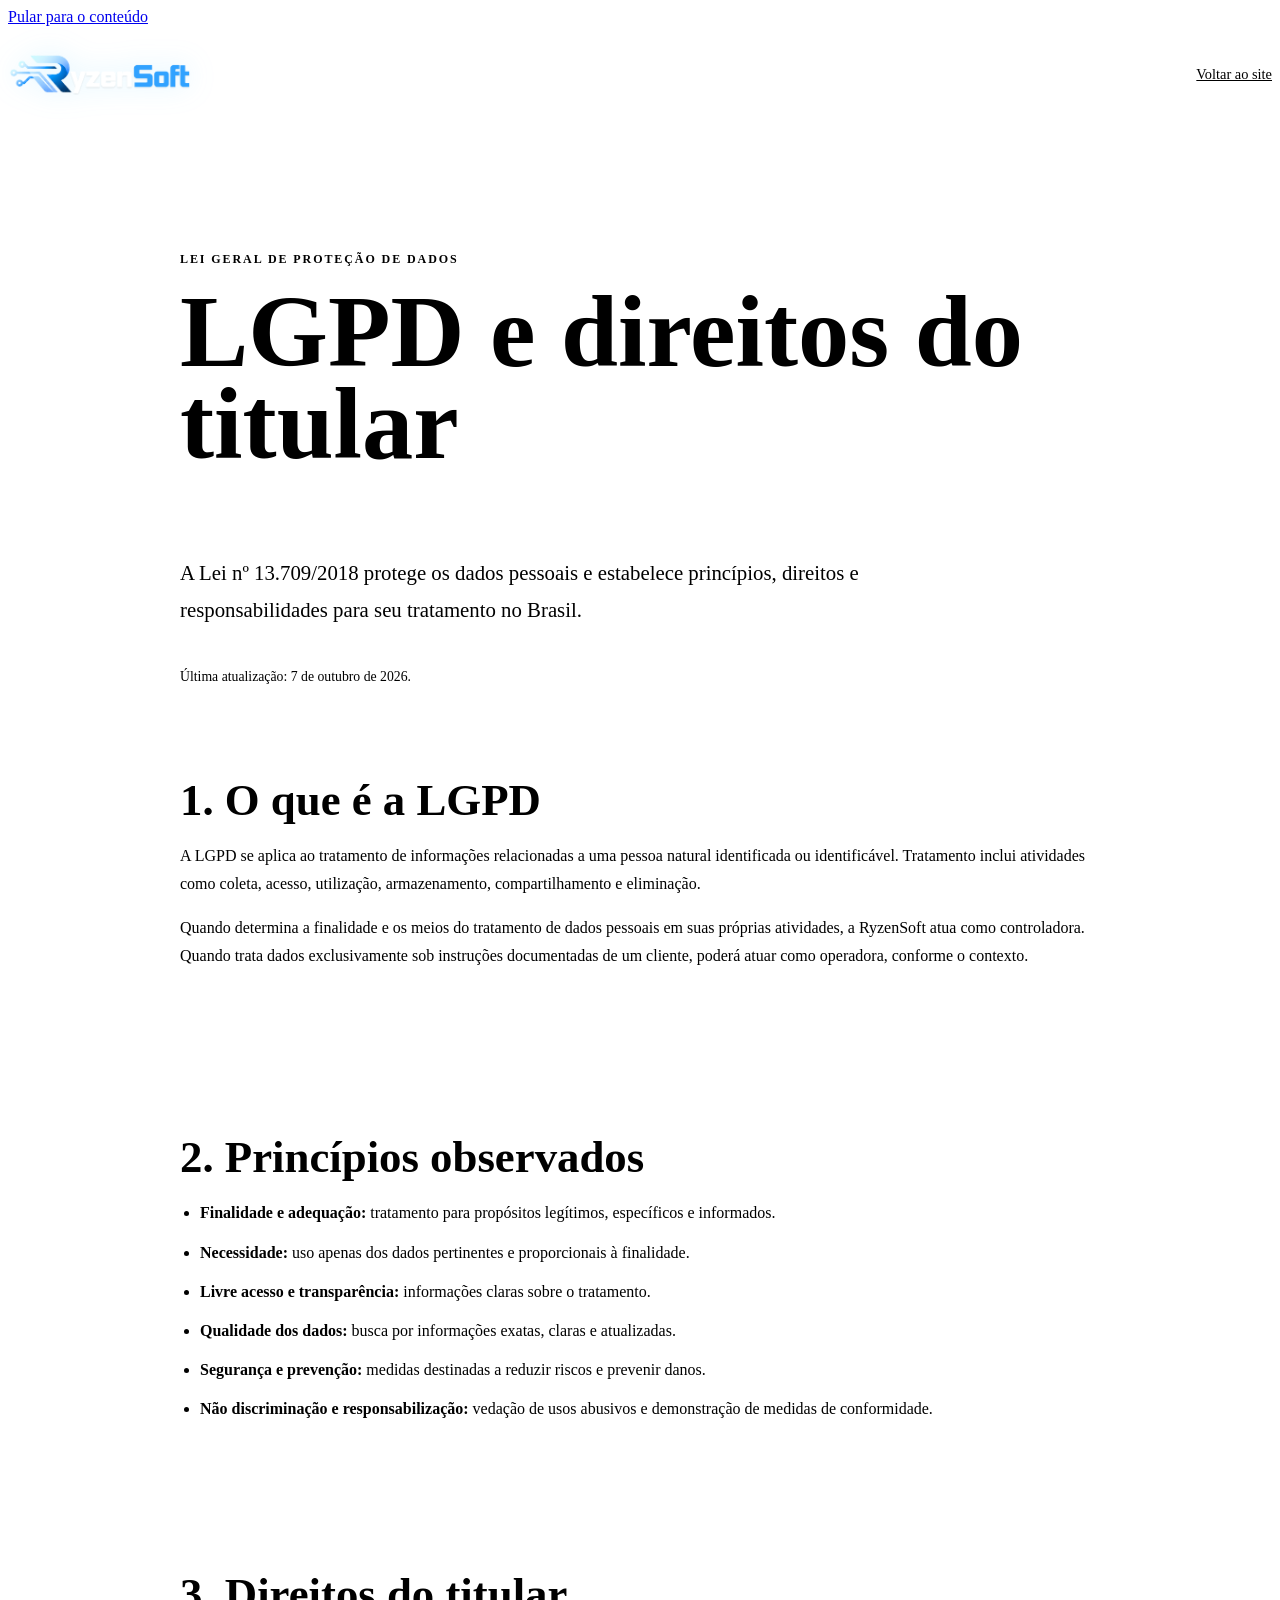
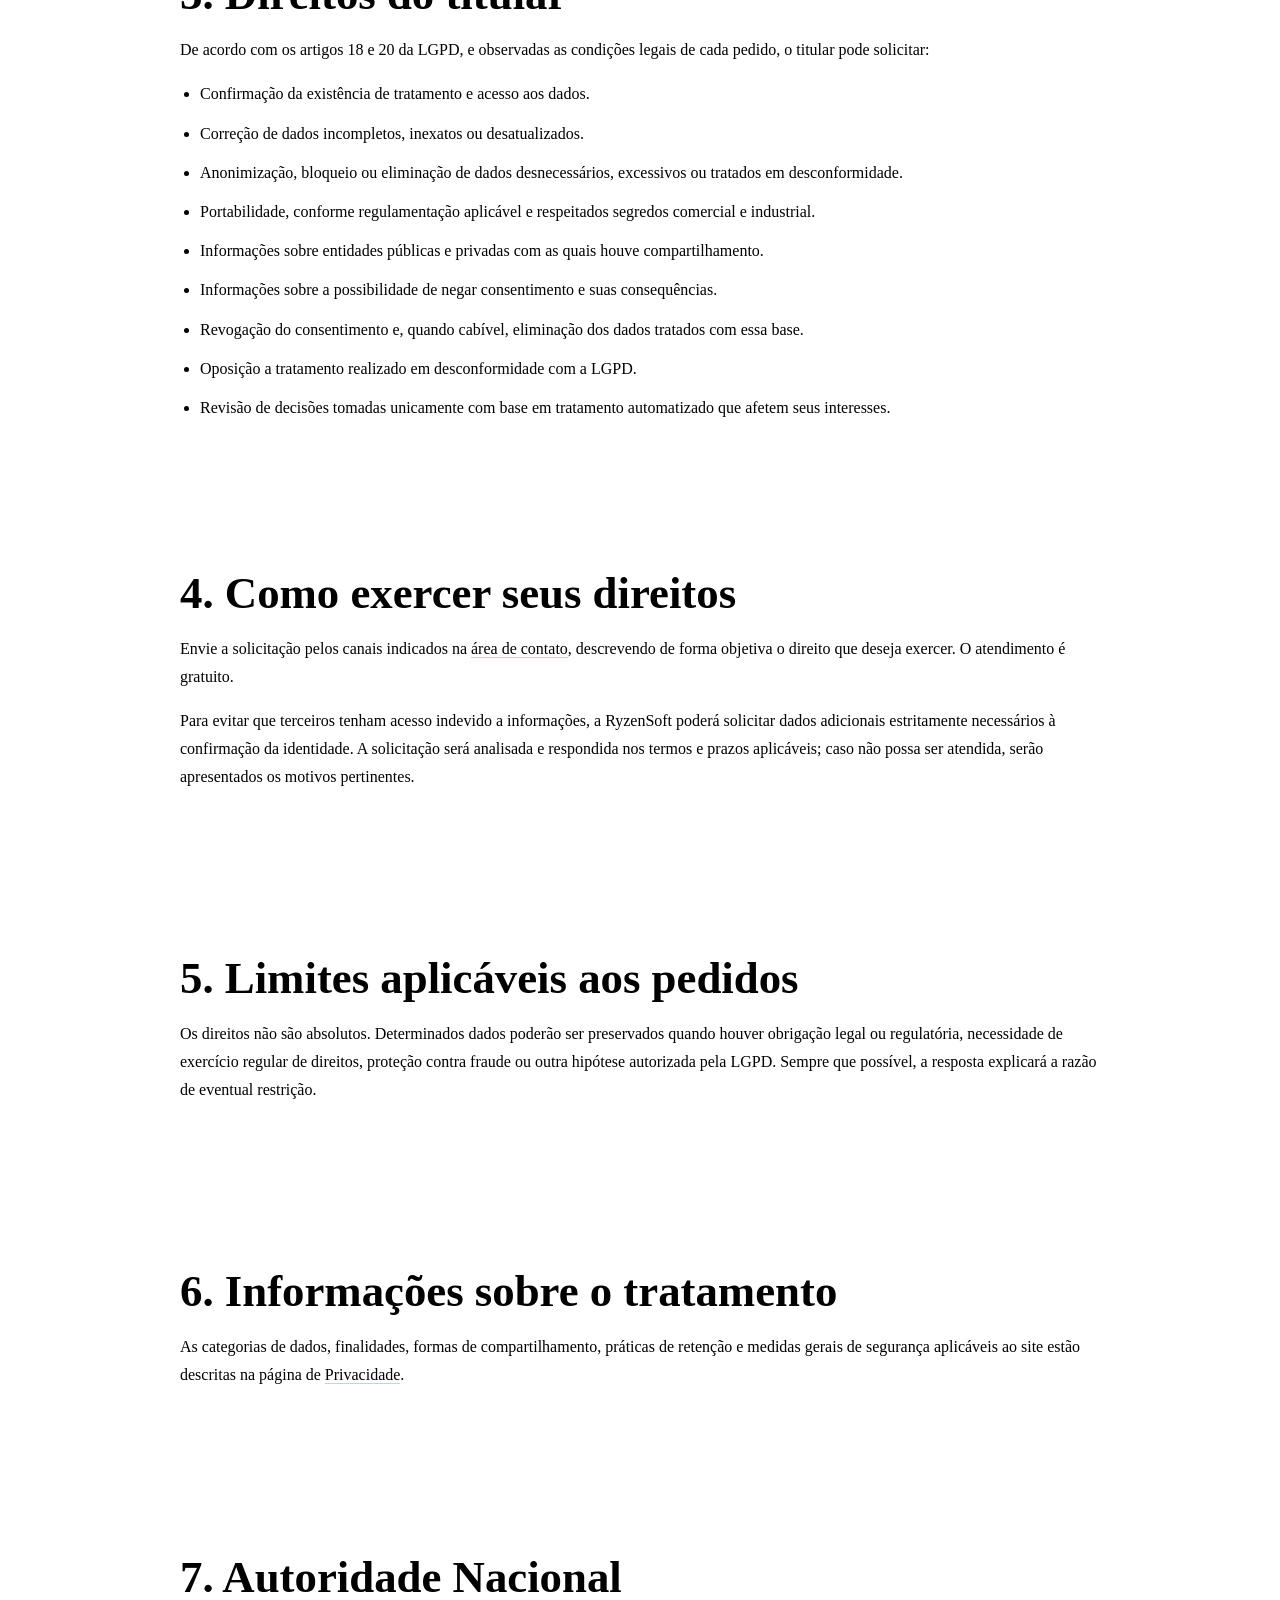
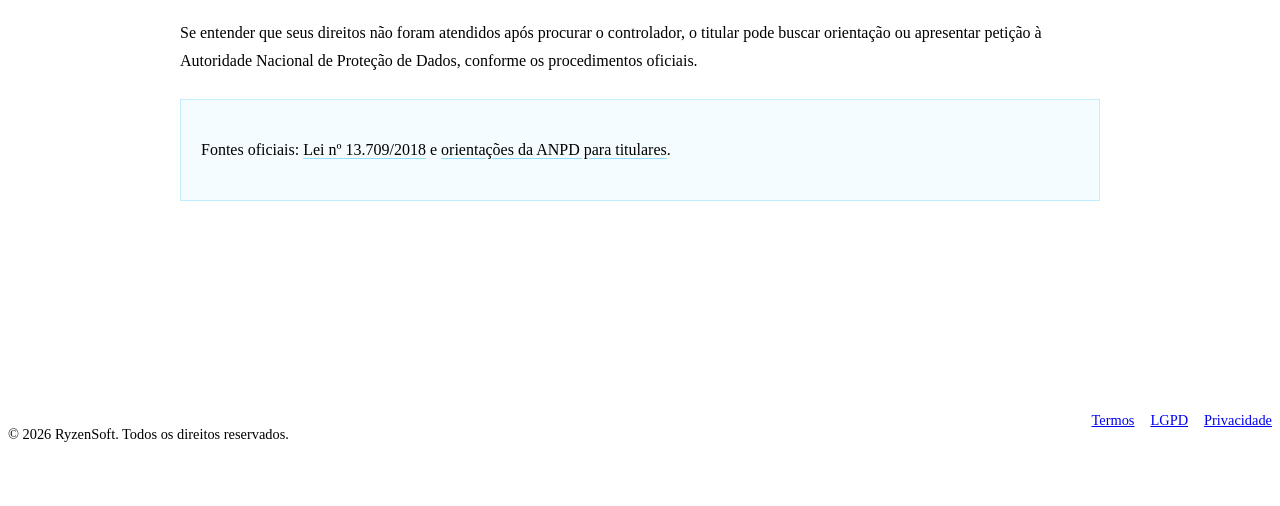
==== lgpd.html @ f7c92fb0 "atualização de arquivos, logotipos e nome do site" ====
<!doctype html>
<html lang="pt-BR">
  <head>
    <meta charset="utf-8">
    <meta name="viewport" content="width=device-width, initial-scale=1">
    <title>LGPD e Direitos do Titular | RyzenSoft</title>
    <meta name="description" content="Conheça os direitos assegurados pela LGPD e como exercê-los perante a RyzenSoft.">
    <meta name="robots" content="index,follow">
    <meta name="theme-color" content="#080A0C">
    <link rel="icon" href="assets/images/logo-icon.png" type="image/png">
    <link rel="apple-touch-icon" href="assets/images/logo-icon.png">
    <link rel="stylesheet" href="css/variables.css">
    <link rel="stylesheet" href="css/reset.css">
    <link rel="stylesheet" href="css/globals.css">
    <link rel="stylesheet" href="css/header.css">
    <link rel="stylesheet" href="css/legal.css">
  </head>
  <body class="legal-page">
    <a class="skip-link" href="#conteudo">Pular para o conteúdo</a>

    <header class="legal-header">
      <a class="brand" href="index.html" aria-label="RyzenSoft, página inicial">
        <img src="assets/images/logo-ryzensoft.png" alt="RyzenSoft" width="776" height="195">
      </a>
      <a class="legal-header__back" href="index.html">Voltar ao site</a>
    </header>

    <main id="conteudo" class="legal-main">
      <article class="legal-document">
        <p class="legal-document__eyebrow">Lei Geral de Proteção de Dados</p>
        <h1>LGPD e direitos do titular</h1>
        <p class="legal-document__lead">A Lei nº 13.709/2018 protege os dados pessoais e estabelece princípios, direitos e responsabilidades para seu tratamento no Brasil.</p>
        <span class="legal-document__updated">Última atualização: 7 de outubro de 2026.</span>

        <section>
          <h2>1. O que é a LGPD</h2>
          <p>A LGPD se aplica ao tratamento de informações relacionadas a uma pessoa natural identificada ou identificável. Tratamento inclui atividades como coleta, acesso, utilização, armazenamento, compartilhamento e eliminação.</p>
          <p>Quando determina a finalidade e os meios do tratamento de dados pessoais em suas próprias atividades, a RyzenSoft atua como controladora. Quando trata dados exclusivamente sob instruções documentadas de um cliente, poderá atuar como operadora, conforme o contexto.</p>
        </section>

        <section>
          <h2>2. Princípios observados</h2>
          <ul>
            <li><strong>Finalidade e adequação:</strong> tratamento para propósitos legítimos, específicos e informados.</li>
            <li><strong>Necessidade:</strong> uso apenas dos dados pertinentes e proporcionais à finalidade.</li>
            <li><strong>Livre acesso e transparência:</strong> informações claras sobre o tratamento.</li>
            <li><strong>Qualidade dos dados:</strong> busca por informações exatas, claras e atualizadas.</li>
            <li><strong>Segurança e prevenção:</strong> medidas destinadas a reduzir riscos e prevenir danos.</li>
            <li><strong>Não discriminação e responsabilização:</strong> vedação de usos abusivos e demonstração de medidas de conformidade.</li>
          </ul>
        </section>

        <section>
          <h2>3. Direitos do titular</h2>
          <p>De acordo com os artigos 18 e 20 da LGPD, e observadas as condições legais de cada pedido, o titular pode solicitar:</p>
          <ul>
            <li>Confirmação da existência de tratamento e acesso aos dados.</li>
            <li>Correção de dados incompletos, inexatos ou desatualizados.</li>
            <li>Anonimização, bloqueio ou eliminação de dados desnecessários, excessivos ou tratados em desconformidade.</li>
            <li>Portabilidade, conforme regulamentação aplicável e respeitados segredos comercial e industrial.</li>
            <li>Informações sobre entidades públicas e privadas com as quais houve compartilhamento.</li>
            <li>Informações sobre a possibilidade de negar consentimento e suas consequências.</li>
            <li>Revogação do consentimento e, quando cabível, eliminação dos dados tratados com essa base.</li>
            <li>Oposição a tratamento realizado em desconformidade com a LGPD.</li>
            <li>Revisão de decisões tomadas unicamente com base em tratamento automatizado que afetem seus interesses.</li>
          </ul>
        </section>

        <section>
          <h2>4. Como exercer seus direitos</h2>
          <p>Envie a solicitação pelos canais indicados na <a href="index.html#contato">área de contato</a>, descrevendo de forma objetiva o direito que deseja exercer. O atendimento é gratuito.</p>
          <p>Para evitar que terceiros tenham acesso indevido a informações, a RyzenSoft poderá solicitar dados adicionais estritamente necessários à confirmação da identidade. A solicitação será analisada e respondida nos termos e prazos aplicáveis; caso não possa ser atendida, serão apresentados os motivos pertinentes.</p>
        </section>

        <section>
          <h2>5. Limites aplicáveis aos pedidos</h2>
          <p>Os direitos não são absolutos. Determinados dados poderão ser preservados quando houver obrigação legal ou regulatória, necessidade de exercício regular de direitos, proteção contra fraude ou outra hipótese autorizada pela LGPD. Sempre que possível, a resposta explicará a razão de eventual restrição.</p>
        </section>

        <section>
          <h2>6. Informações sobre o tratamento</h2>
          <p>As categorias de dados, finalidades, formas de compartilhamento, práticas de retenção e medidas gerais de segurança aplicáveis ao site estão descritas na página de <a href="politica-de-privacidade.html">Privacidade</a>.</p>
        </section>

        <section>
          <h2>7. Autoridade Nacional</h2>
          <p>Se entender que seus direitos não foram atendidos após procurar o controlador, o titular pode buscar orientação ou apresentar petição à Autoridade Nacional de Proteção de Dados, conforme os procedimentos oficiais.</p>
          <div class="legal-note">
            <p>Fontes oficiais: <a href="https://www.planalto.gov.br/ccivil_03/_ato2015-2018/2018/lei/l13709.htm" target="_blank" rel="noreferrer">Lei nº 13.709/2018</a> e <a href="https://www.gov.br/anpd/pt-br/assuntos/titular-de-dados" target="_blank" rel="noreferrer">orientações da ANPD para titulares</a>.</p>
          </div>
        </section>
      </article>
    </main>

    <footer class="legal-footer">
      <p>© 2026 <span class="brand-word"><span class="brand-initial">R</span>yzen<span class="brand-accent">S</span>oft</span>. Todos os direitos reservados.</p>
      <nav aria-label="Links legais">
        <a href="termos.html">Termos</a>
        <a href="lgpd.html" aria-current="page">LGPD</a>
        <a href="politica-de-privacidade.html">Privacidade</a>
      </nav>
    </footer>
  </body>
</html>
---- css/header.css ----
.site-header {
  position: fixed;
  inset: 0 0 auto 0;
  z-index: 80;
  height: 100px;
  display: grid;
  grid-template-columns: auto 1fr auto;
  align-items: center;
  gap: 1rem;
  width: 100%;
  margin: 0;
  padding: 0 var(--header-pad);
  border: 1px solid transparent;
  border-radius: 0;
  transition:
    background 0.3s var(--ease),
    border-color 0.3s var(--ease),
    backdrop-filter 0.3s var(--ease);
}

.site-header::after {
  content: "";
  position: absolute;
  inset: 0.55rem 0.7rem;
  z-index: -1;
  border: 1px solid transparent;
  border-radius: 999px;
  transition:
    background 0.4s var(--ease-out),
    border-color 0.4s var(--ease-out),
    backdrop-filter 0.4s var(--ease-out),
    box-shadow 0.4s var(--ease-out);
}

.site-header.is-scrolled::after,
.nav-open .site-header::after {
  border-color: var(--line);
  background: rgba(8, 10, 12, 0.76);
  backdrop-filter: blur(22px);
  box-shadow: 0 18px 50px rgba(0, 0, 0, 0.24);
}

.brand {
  display: inline-flex;
  align-items: center;
  gap: 0.7rem;
  font-weight: 800;
}
.brand img {
  width: clamp(10rem, 14vw, 12.5rem);
  height: auto;
  object-fit: contain;
  filter: drop-shadow(0 0 14px rgba(76, 201, 255, 0.2));
}
.brand-initial,
.brand-accent {
  color: var(--blue);
}
.site-nav {
  justify-self: center;
  display: flex;
  align-items: center;
  gap: clamp(0.85rem, 2vw, 1.8rem);
  color: var(--muted);
  font-size: 0.82rem;
  letter-spacing: 0.02em;
}
.site-nav__links {
  display: flex;
  align-items: center;
  gap: inherit;
}
.site-nav__eyebrow,
.site-nav__icon,
.site-nav__arrow {
  display: none;
}
.site-nav__footer {
  display: none;
}
.site-nav a {
  position: relative;
}
.site-nav a::after {
  content: "";
  position: absolute;
  left: 0;
  right: 100%;
  bottom: -0.35rem;
  height: 1px;
  background: var(--blue);
  transition: right 0.35s var(--ease-out);
}
.site-nav a:hover {
  color: var(--text);
}
.site-nav a:hover::after {
  right: 0;
}
.header-cta {
  position: relative;
  isolation: isolate;
  justify-self: end;
  overflow: hidden;
  padding: 0.72rem 1rem;
  border-radius: 999px;
  color: #041016;
  background: var(--blue);
  font-size: 0.82rem;
  font-weight: 800;
}

@media (min-width: 981px) {
  .header-cta::before {
    content: "";
    position: absolute;
    inset: -35% auto -35% 0;
    width: 42%;
    pointer-events: none;
    background: linear-gradient(
      105deg,
      transparent 0%,
      rgba(255, 255, 255, 0.16) 25%,
      rgba(255, 255, 255, 0.92) 50%,
      rgba(255, 255, 255, 0.18) 75%,
      transparent 100%
    );
    filter: blur(0.4px);
    transform: translate3d(-240%, 0, 0) skewX(-18deg);
    animation: header-cta-reflection 3.4s ease-in-out infinite;
  }
}

@keyframes header-cta-reflection {
  0%,
  54% {
    transform: translate3d(-240%, 0, 0) skewX(-18deg);
  }
  82%,
  100% {
    transform: translate3d(460%, 0, 0) skewX(-18deg);
  }
}

.menu-toggle {
  display: none;
  color: var(--text);
  background: transparent;
}
---- css/legal.css ----
.legal-page {
  min-height: 100vh;
  background:
    radial-gradient(circle at 85% 0, rgba(76, 201, 255, .12), transparent 30rem),
    var(--bg);
}

.legal-header,
.legal-footer,
.legal-main {
  width: var(--container);
  margin-inline: auto;
}

.legal-header {
  display: flex;
  align-items: center;
  justify-content: space-between;
  gap: 1.5rem;
  min-height: 96px;
  border-bottom: 1px solid var(--line);
}

.legal-header .brand img {
  width: 11.5rem;
  height: auto;
}

.legal-header__back {
  color: var(--muted);
  font-size: .9rem;
  transition: color .25s var(--ease);
}

.legal-header__back:hover,
.legal-header__back:focus-visible,
.legal-footer a:hover,
.legal-footer a:focus-visible,
.legal-document a:hover,
.legal-document a:focus-visible {
  color: var(--blue);
}

.legal-main {
  padding-block: clamp(4rem, 9vw, 8rem);
}

.legal-document {
  max-width: 920px;
  margin-inline: auto;
}

.legal-document__eyebrow {
  color: var(--blue);
  font-size: .75rem;
  font-weight: 800;
  letter-spacing: .16em;
  text-transform: uppercase;
}

.legal-document h1 {
  max-width: 900px;
  margin-top: 1rem;
  font-size: clamp(3rem, 8vw, 7rem);
  line-height: .9;
}

.legal-document__lead {
  max-width: 780px;
  margin-top: 1.8rem;
  color: rgba(245, 247, 250, .82);
  font-size: clamp(1.08rem, 2vw, 1.3rem);
}

.legal-document__updated {
  display: inline-block;
  margin-top: 1.25rem;
  color: var(--muted);
  font-size: .86rem;
}

.legal-document section {
  padding-block: clamp(2rem, 5vw, 3.5rem);
  border-bottom: 1px solid var(--line);
}

.legal-document h2 {
  margin-bottom: 1.2rem;
  font-size: clamp(1.7rem, 4vw, 2.8rem);
  line-height: 1;
}

.legal-document h3 {
  margin: 1.5rem 0 .65rem;
  font-size: 1.15rem;
}

.legal-document p,
.legal-document li {
  color: var(--muted);
  line-height: 1.75;
}

.legal-document p + p {
  margin-top: 1rem;
}

.legal-document ul {
  display: grid;
  gap: .7rem;
  margin: 1rem 0 0;
  padding-left: 1.25rem;
}

.legal-document a {
  color: var(--text);
  text-decoration: underline;
  text-decoration-color: rgba(76, 201, 255, .55);
  text-underline-offset: .2em;
}

.legal-note {
  margin-top: 1.5rem;
  padding: 1.25rem;
  border: 1px solid rgba(76, 201, 255, .3);
  border-radius: var(--panel-radius);
  background: rgba(76, 201, 255, .06);
}

.legal-footer {
  display: grid;
  grid-template-columns: 1fr auto;
  gap: 1.5rem;
  padding-block: 2.5rem;
  border-top: 1px solid var(--line);
  color: var(--muted);
}

.legal-footer nav {
  display: flex;
  flex-wrap: wrap;
  justify-content: flex-end;
  gap: 1rem;
}

.legal-footer p,
.legal-footer a {
  font-size: .9rem;
}

@media (max-width: 680px) {
  .legal-header {
    min-height: 82px;
  }

  .legal-header .brand img {
    width: 9rem;
    height: auto;
  }

  .legal-footer {
    grid-template-columns: 1fr;
  }

  .legal-footer nav {
    justify-content: flex-start;
  }
}
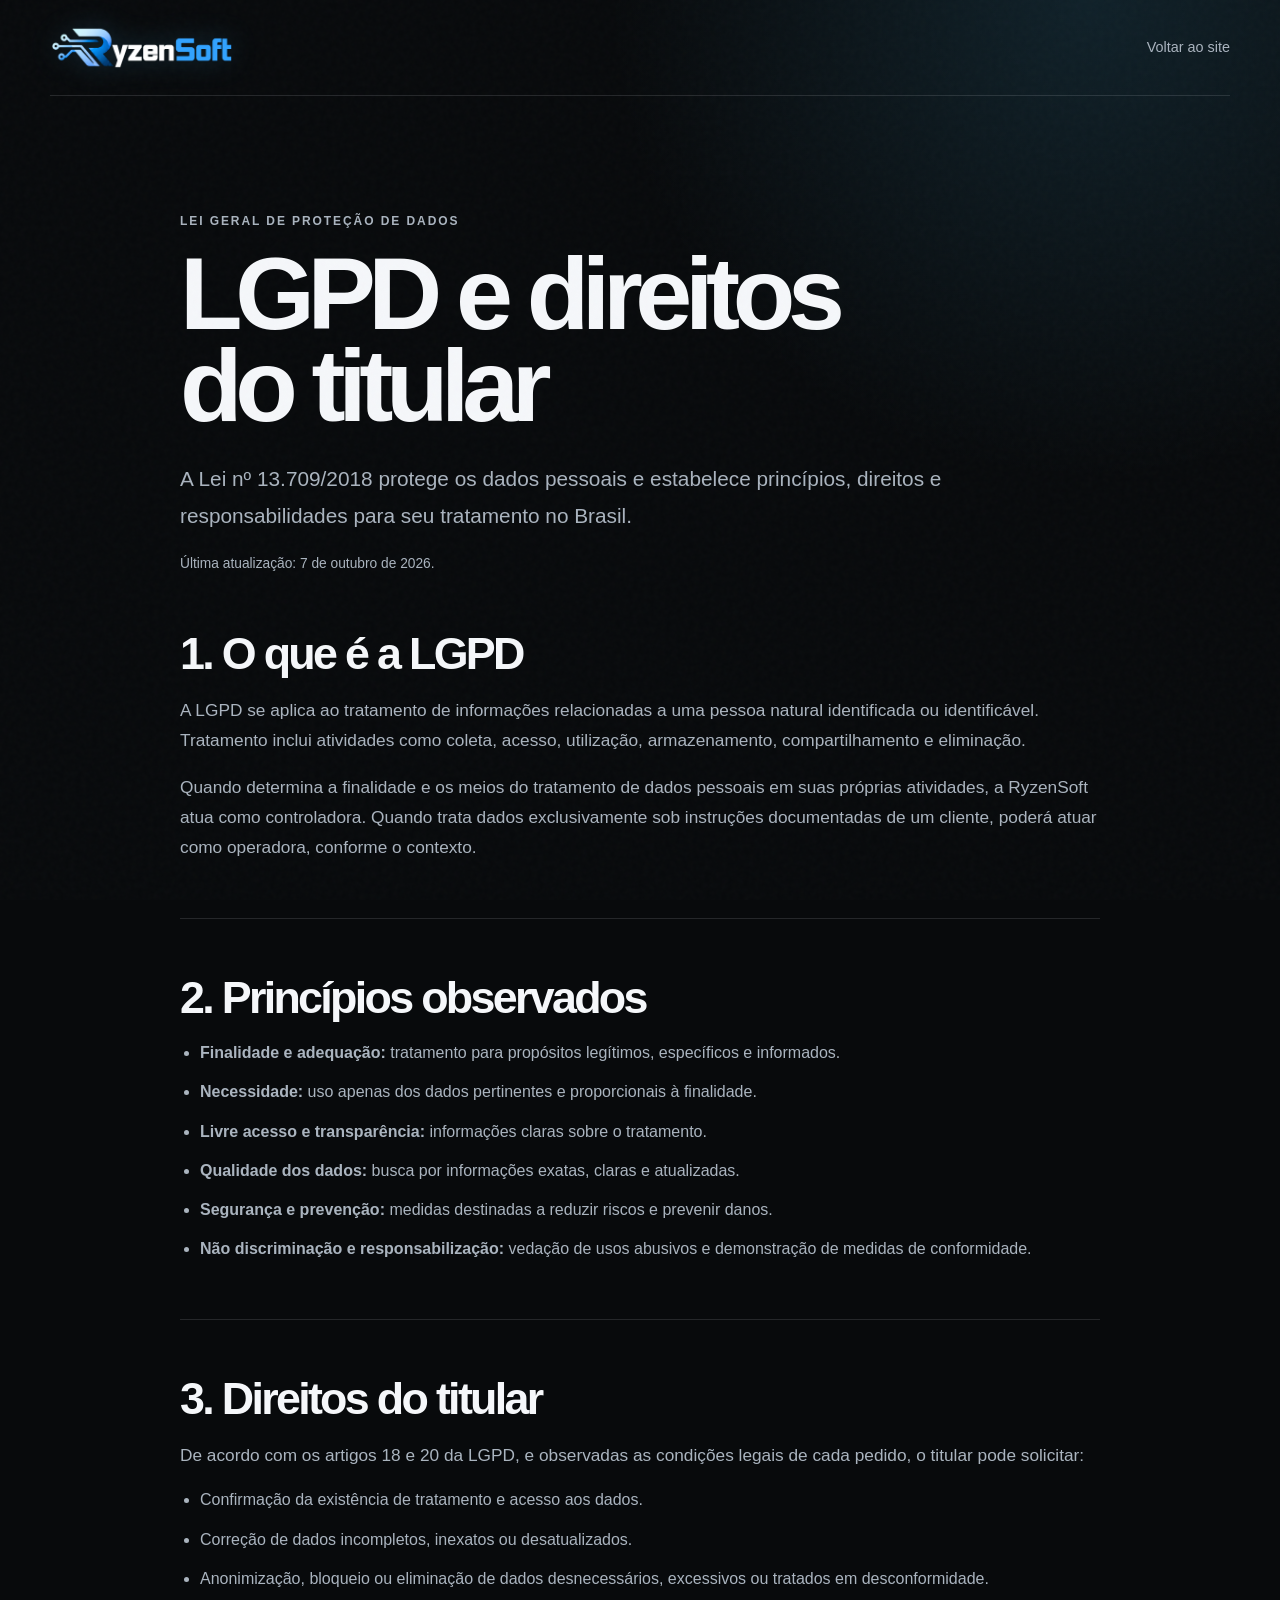
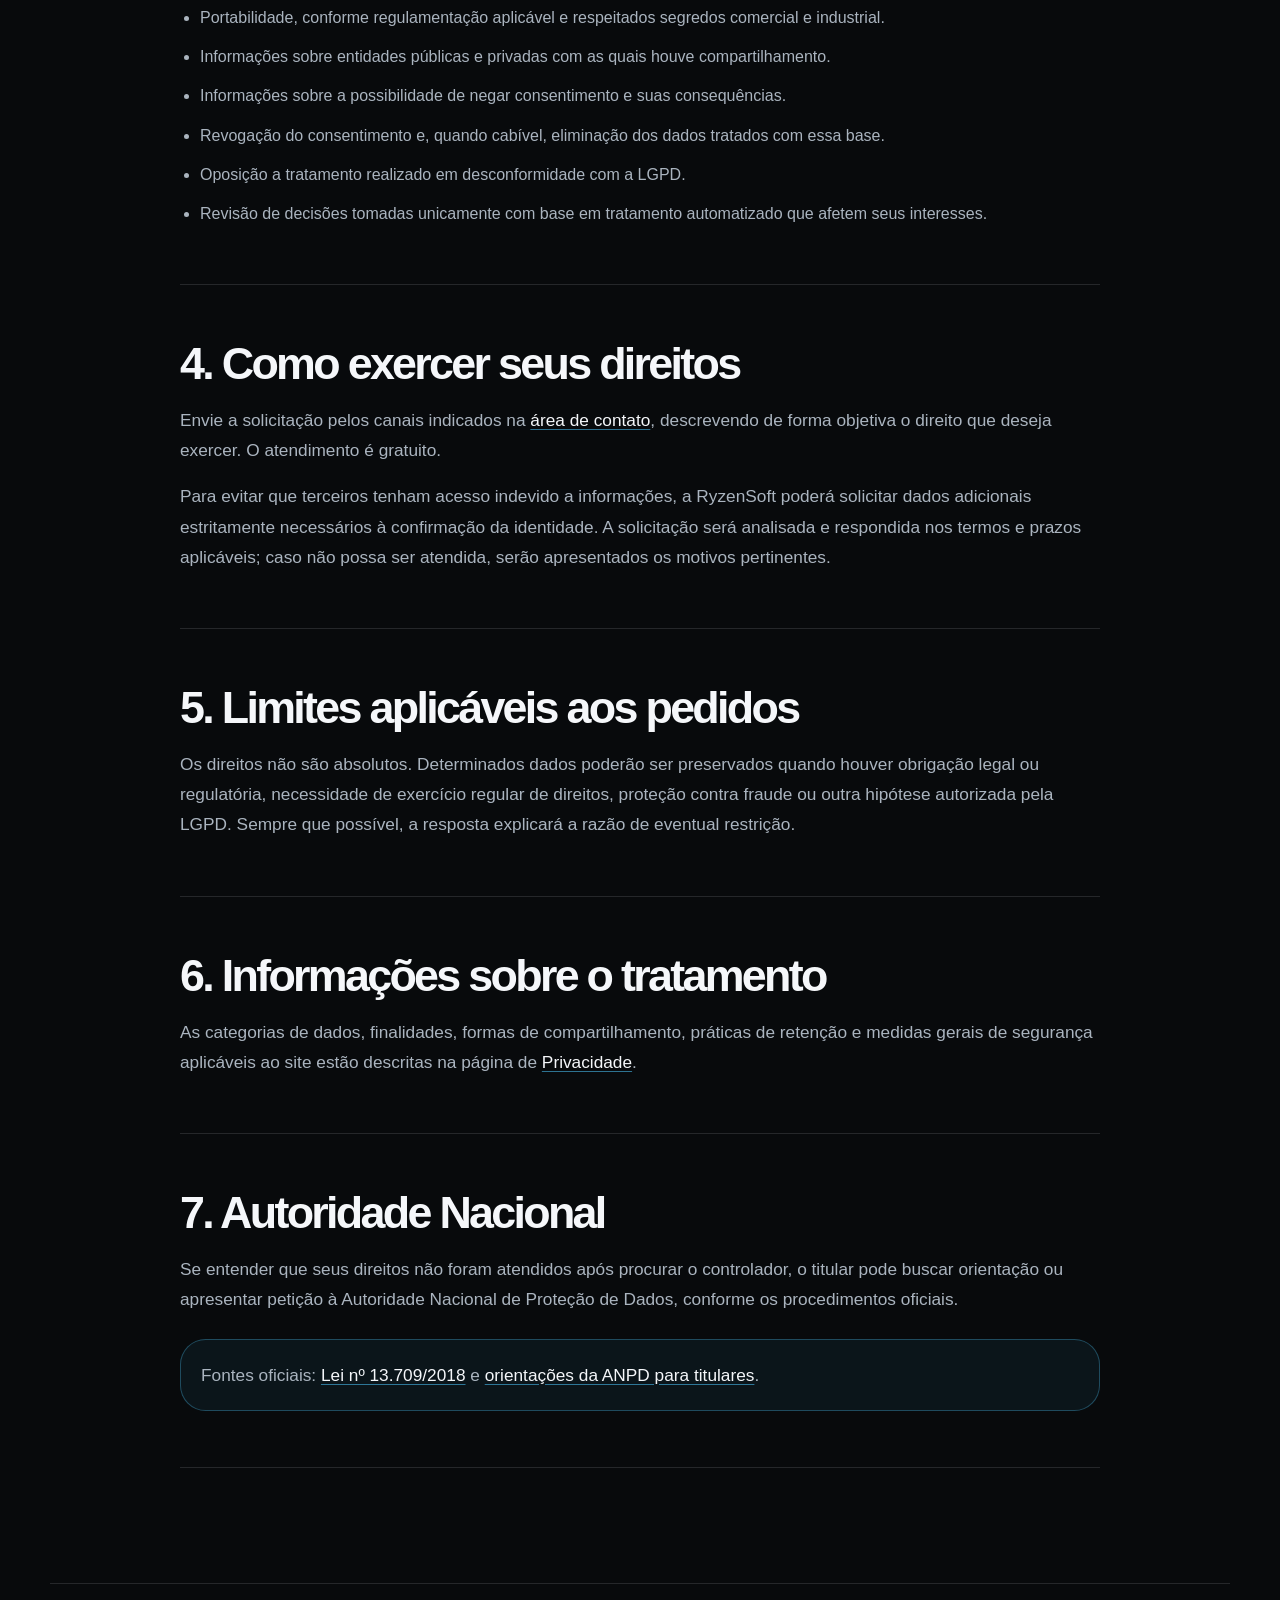
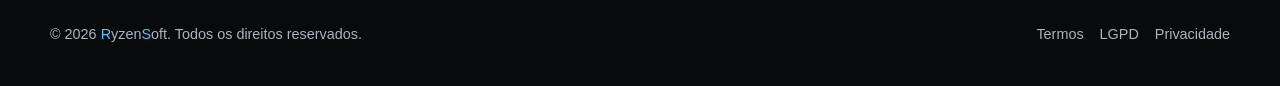
==== commit 7646a1a7: "ajuste de bugs para versão responsiva do site" ====
--- a/lgpd.html
+++ b/lgpd.html
@@ -16,8 +16,6 @@
     <link rel="stylesheet" href="css/legal.css">
   </head>
   <body class="legal-page">
-    <a class="skip-link" href="#conteudo">Pular para o conteúdo</a>
-
     <header class="legal-header">
       <a class="brand" href="index.html" aria-label="RyzenSoft, página inicial">
         <img src="assets/images/logo-ryzensoft.png" alt="RyzenSoft" width="776" height="195">
--- a/css/variables.css
+++ b/css/variables.css
@@ -0,0 +1,26 @@
+:root {
+  --bg: #080a0c;
+  --bg-soft: #0b0d10;
+  --surface: #101316;
+  --surface-2: #151a1f;
+  --text: #f5f7fa;
+  --muted: #aab4bf;
+  --line: rgba(245, 247, 250, 0.12);
+  --blue: #4cc9ff;
+  --blue-strong: #38bdf8;
+  --blue-soft: rgba(76, 201, 255, 0.18);
+  --danger: #ff7a7a;
+  --radius: 8px;
+  --container: min(1180px, calc(100% - 40px));
+  --container-wide: min(1480px, calc(100% - 40px));
+  --font: -apple-system, BlinkMacSystemFont, "SF Pro Display", "SF Pro Text", "Helvetica Neue", Arial, sans-serif;
+  --ease: cubic-bezier(0.22, 1, 0.36, 1);
+  --ease-out: cubic-bezier(0.16, 1, 0.3, 1);
+  --header-h: 74px;
+  --display-size: clamp(4rem, 10.8vw, 10.5rem);
+  --section-title-size: clamp(3rem, 7vw, 7.2rem);
+  --panel-radius: clamp(1rem, 2vw, 1.75rem);
+  --space-section: clamp(6rem, 13vw, 12rem);
+  --shadow-deep: 0 50px 140px rgba(0, 0, 0, .48);
+  --header-pad: clamp(.85rem, 2vw, 1.4rem);
+}
--- a/css/globals.css
+++ b/css/globals.css
@@ -0,0 +1,132 @@
+body {
+  position: relative;
+  line-height: 1.5;
+}
+
+main,
+header,
+footer,
+section {
+  min-width: 0;
+  max-width: 100%;
+}
+
+body::before {
+  content: "";
+  position: fixed;
+  inset: 0;
+  pointer-events: none;
+  background:
+    radial-gradient(circle at 70% 10%, rgba(76, 201, 255, 0.14), transparent 28rem),
+    linear-gradient(180deg, rgba(255,255,255,0.035), transparent 18rem);
+  z-index: -1;
+}
+
+body::after {
+  content: "";
+  position: fixed;
+  inset: 0;
+  z-index: 1000;
+  pointer-events: none;
+  opacity: .035;
+  background-image: url("data:image/svg+xml,%3Csvg viewBox='0 0 180 180' xmlns='http://www.w3.org/2000/svg'%3E%3Cfilter id='n'%3E%3CfeTurbulence type='fractalNoise' baseFrequency='.9' numOctaves='3' stitchTiles='stitch'/%3E%3C/filter%3E%3Crect width='100%25' height='100%25' filter='url(%23n)' opacity='.7'/%3E%3C/svg%3E");
+}
+
+.skip-link {
+  position: fixed;
+  left: 1rem;
+  top: 1rem;
+  z-index: 10000;
+  transform: translateY(-140%);
+  padding: .75rem 1rem;
+  color: var(--bg);
+  background: var(--blue);
+  border-radius: var(--radius);
+}
+
+.skip-link:focus { transform: translateY(0); }
+.sr-only { position: absolute; width: 1px; height: 1px; overflow: hidden; clip: rect(0,0,0,0); white-space: nowrap; }
+.section-shell { width: var(--container-wide); max-width: 100%; min-width: 0; margin-inline: auto; }
+.section-kicker, .eyebrow { color: var(--blue); font-size: .72rem; font-weight: 750; letter-spacing: .16em; text-transform: uppercase; }
+.section-heading { max-width: 1050px; margin-block: clamp(2.4rem, 7vw, 6rem); }
+.section-meta {
+  display: flex;
+  justify-content: space-between;
+  align-items: center;
+  gap: 1rem;
+  padding-bottom: 1rem;
+  border-bottom: 1px solid var(--line);
+  color: var(--muted);
+  font-size: .72rem;
+  font-weight: 700;
+  letter-spacing: .14em;
+  text-transform: uppercase;
+}
+.section-meta [data-section-index] { color: var(--blue); }
+h1, h2, h3, p { margin: 0; overflow-wrap: anywhere; }
+h1 { font-size: var(--display-size); line-height: .84; letter-spacing: -.072em; max-width: 1380px; }
+h2 { font-size: var(--section-title-size); line-height: .9; letter-spacing: -.06em; }
+h3 { font-size: clamp(1.25rem, 2vw, 2rem); line-height: 1.08; }
+p { color: var(--muted); font-size: clamp(1rem, 1.35vw, 1.16rem); }
+[data-title-line], [data-reveal-line] { display: block; }
+.hero__title-lines { display: block; }
+.button {
+  display: inline-flex;
+  align-items: center;
+  justify-content: center;
+  gap: .55rem;
+  min-height: 48px;
+  padding: .85rem 1.08rem;
+  border-radius: 999px;
+  font-weight: 700;
+  letter-spacing: -.01em;
+  transition: transform .4s var(--ease-out), border-color .25s var(--ease), background .25s var(--ease), box-shadow .25s var(--ease);
+}
+.button svg { width: 18px; height: 18px; }
+.button:hover { transform: translateY(-2px); }
+.button--primary { color: #031016; background: var(--blue); box-shadow: 0 0 28px rgba(76,201,255,.2); }
+.button--ghost { border: 1px solid var(--line); background: rgba(255,255,255,.035); color: var(--text); }
+.button--ghost[aria-disabled="true"] { opacity: .55; cursor: not-allowed; }
+.button[data-whatsapp],
+.whatsapp-float {
+  min-width: 44px;
+  min-height: 44px;
+  color: #fff;
+  background: #25d366;
+  box-shadow: 0 0 24px rgba(37, 211, 102, .4);
+}
+.button[data-whatsapp] img { width: 26px; height: 26px; }
+.button[data-whatsapp]:hover,
+.whatsapp-float:hover {
+  background: #25d366;
+  box-shadow: 0 0 32px rgba(37, 211, 102, .65);
+}
+.button[data-whatsapp]:focus-visible,
+.whatsapp-float:focus-visible {
+  outline-color: #25d366;
+  box-shadow: 0 0 0 4px rgba(37, 211, 102, .32), 0 0 32px rgba(37, 211, 102, .65);
+}
+.whatsapp-float {
+  position: fixed;
+  right: max(1rem, env(safe-area-inset-right));
+  bottom: max(1rem, env(safe-area-inset-bottom));
+  z-index: 3;
+  display: inline-grid;
+  place-items: center;
+  width: 52px;
+  height: 52px;
+  border-radius: 50%;
+  transition: transform .25s var(--ease), box-shadow .25s var(--ease);
+}
+.whatsapp-float:hover { transform: translateY(-2px); }
+.cta-row { display: flex; flex-wrap: wrap; gap: .8rem; margin-top: 2rem; }
+:focus-visible { outline: 2px solid var(--blue); outline-offset: 4px; }
+
+@supports (text-wrap: balance) {
+  h1, h2, h3 { text-wrap: balance; }
+}
+
+@media (max-width: 980px) {
+  .site-header .site-nav { z-index: 4; }
+  .site-header .site-nav__footer p { text-align: center; }
+}
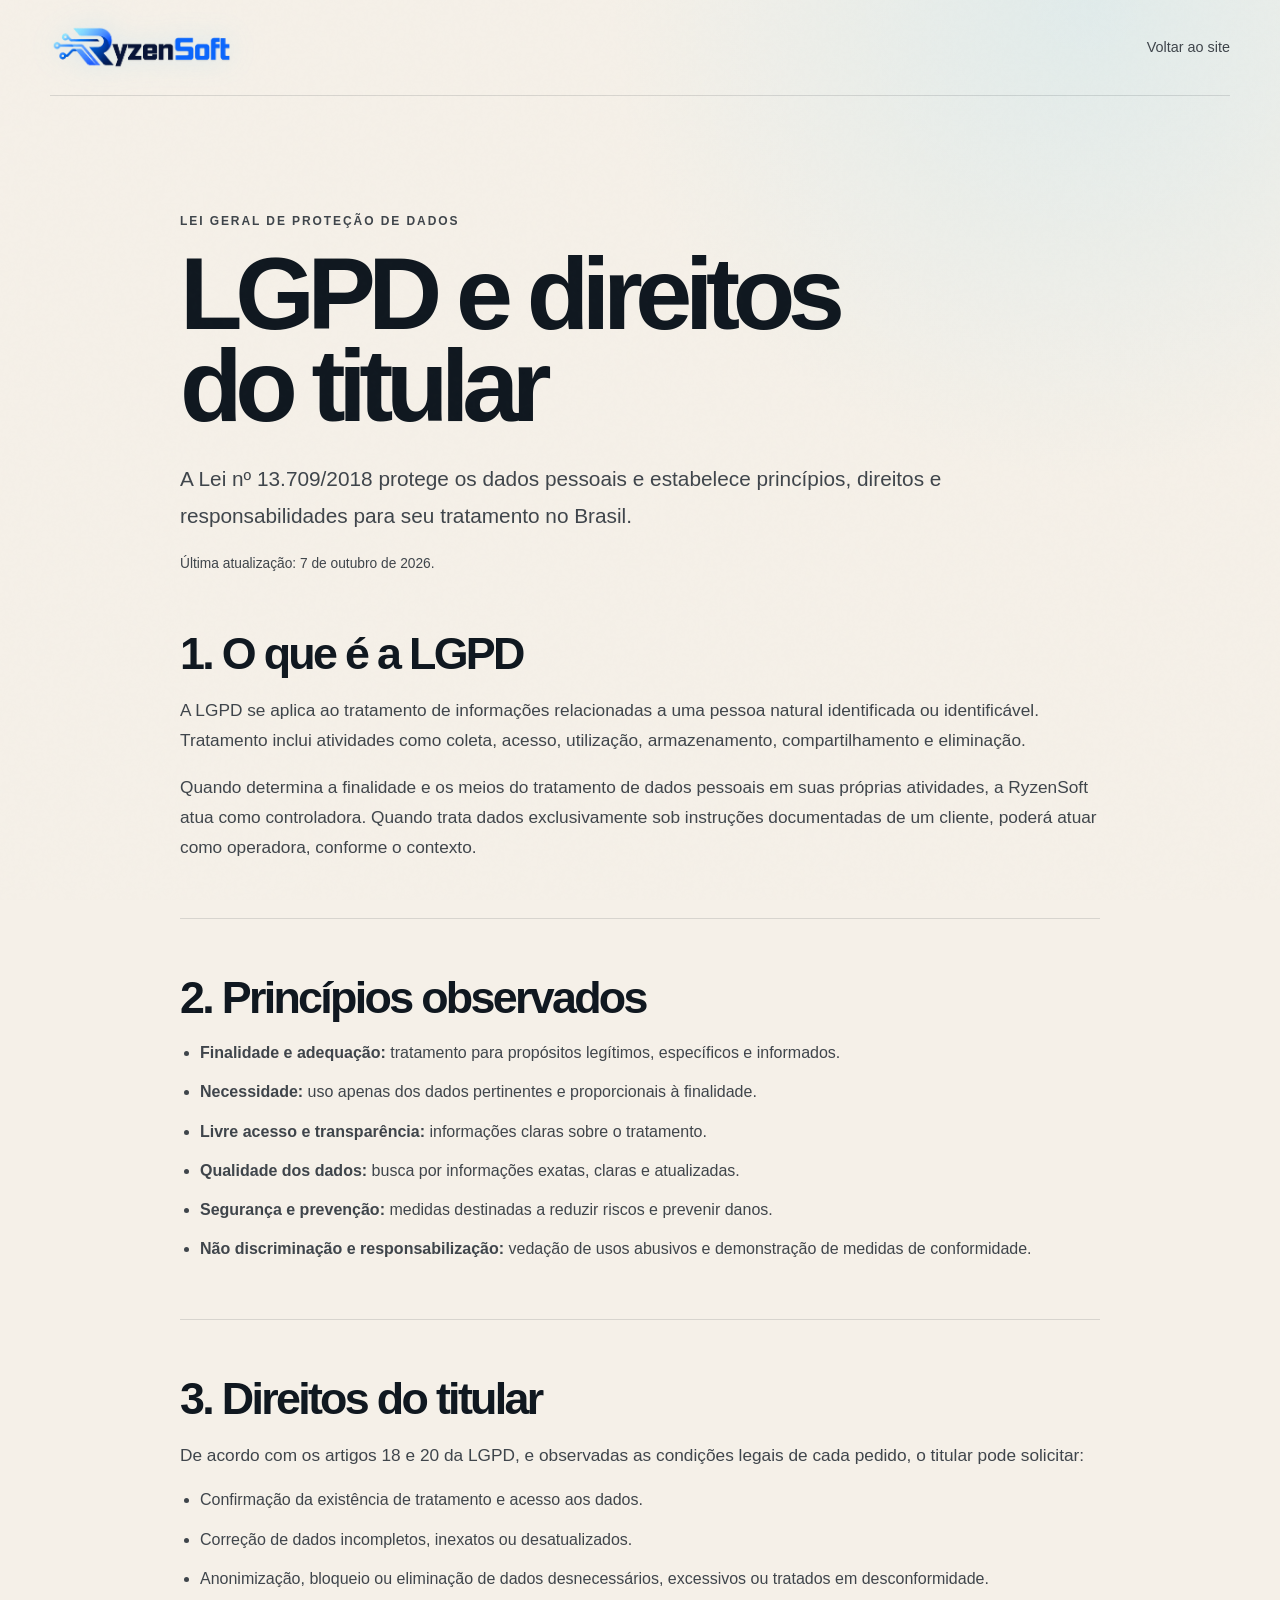
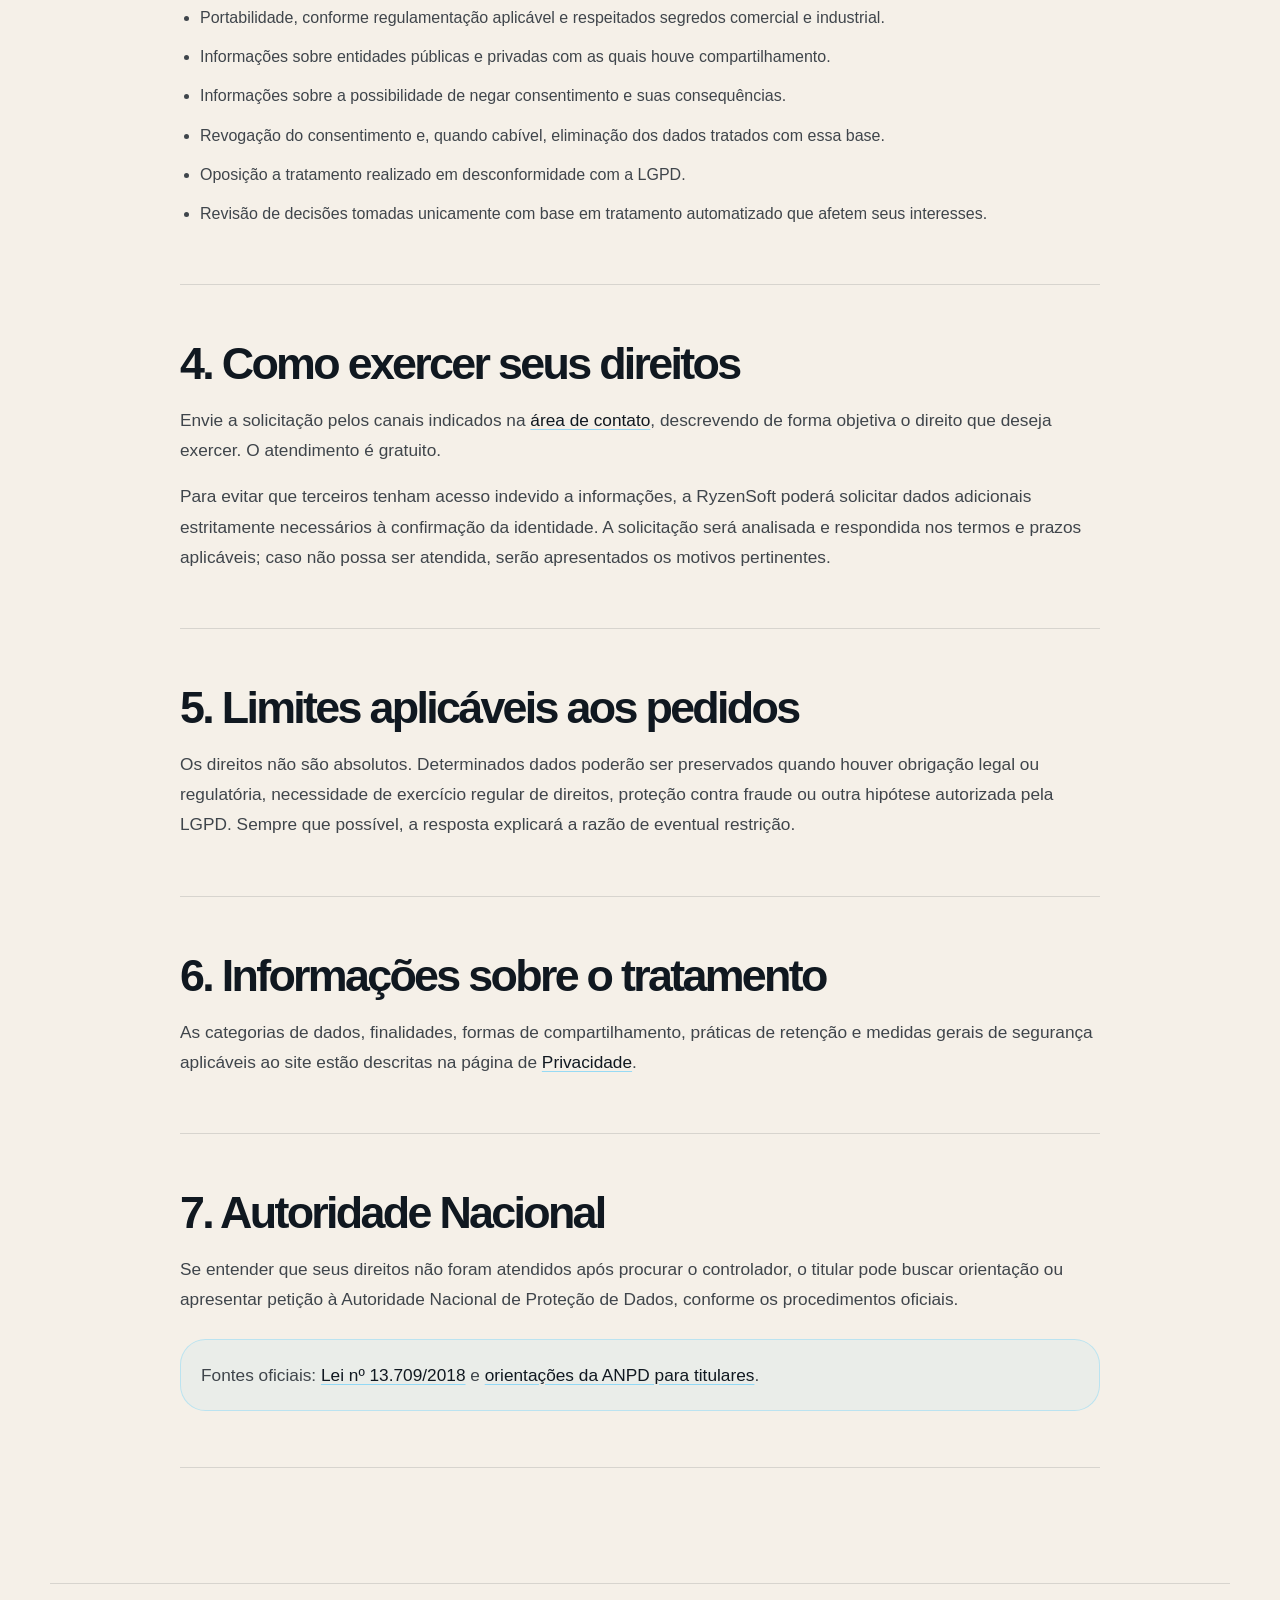
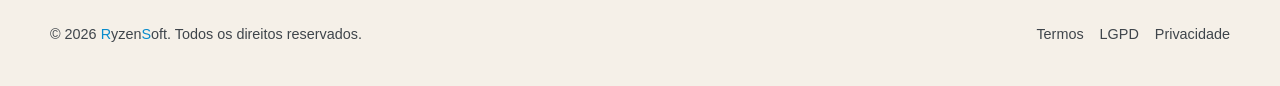
==== commit e56f8b23: "Update Site source" ====
--- a/lgpd.html
+++ b/lgpd.html
@@ -18,7 +18,7 @@
   <body class="legal-page">
     <header class="legal-header">
       <a class="brand" href="index.html" aria-label="RyzenSoft, página inicial">
-        <img src="assets/images/logo-ryzensoft.png" alt="RyzenSoft" width="776" height="195">
+        <img src="assets/images/logo-ryzensoft.png" alt="RyzenSoft" width="790" height="189">
       </a>
       <a class="legal-header__back" href="index.html">Voltar ao site</a>
     </header>
--- a/css/variables.css
+++ b/css/variables.css
@@ -1,15 +1,15 @@
 :root {
-  --bg: #080a0c;
-  --bg-soft: #0b0d10;
-  --surface: #101316;
-  --surface-2: #151a1f;
-  --text: #f5f7fa;
-  --muted: #aab4bf;
-  --line: rgba(245, 247, 250, 0.12);
-  --blue: #4cc9ff;
-  --blue-strong: #38bdf8;
-  --blue-soft: rgba(76, 201, 255, 0.18);
-  --danger: #ff7a7a;
+  --bg: #f5f0e8;
+  --bg-soft: #eee7dc;
+  --surface: #fbf7f0;
+  --surface-2: #e7ded1;
+  --text: #101820;
+  --muted: #3f454b;
+  --line: rgba(16, 24, 32, 0.13);
+  --blue: #078bcc;
+  --blue-strong: #006fa8;
+  --blue-soft: rgba(7, 139, 204, 0.12);
+  --danger: #c73737;
   --radius: 8px;
   --container: min(1180px, calc(100% - 40px));
   --container-wide: min(1480px, calc(100% - 40px));
@@ -21,6 +21,6 @@
   --section-title-size: clamp(3rem, 7vw, 7.2rem);
   --panel-radius: clamp(1rem, 2vw, 1.75rem);
   --space-section: clamp(6rem, 13vw, 12rem);
-  --shadow-deep: 0 50px 140px rgba(0, 0, 0, .48);
+  --shadow-deep: 0 30px 90px rgba(24, 58, 78, .14);
   --header-pad: clamp(.85rem, 2vw, 1.4rem);
 }
--- a/css/globals.css
+++ b/css/globals.css
@@ -17,8 +17,8 @@
   inset: 0;
   pointer-events: none;
   background:
-    radial-gradient(circle at 70% 10%, rgba(76, 201, 255, 0.14), transparent 28rem),
-    linear-gradient(180deg, rgba(255,255,255,0.035), transparent 18rem);
+    radial-gradient(circle at 70% 10%, rgba(7, 139, 204, 0.10), transparent 28rem),
+    linear-gradient(180deg, rgba(7, 139, 204, 0.035), transparent 18rem);
   z-index: -1;
 }
 
@@ -28,7 +28,7 @@
   inset: 0;
   z-index: 1000;
   pointer-events: none;
-  opacity: .035;
+  opacity: .018;
   background-image: url("data:image/svg+xml,%3Csvg viewBox='0 0 180 180' xmlns='http://www.w3.org/2000/svg'%3E%3Cfilter id='n'%3E%3CfeTurbulence type='fractalNoise' baseFrequency='.9' numOctaves='3' stitchTiles='stitch'/%3E%3C/filter%3E%3Crect width='100%25' height='100%25' filter='url(%23n)' opacity='.7'/%3E%3C/svg%3E");
 }
 
@@ -84,8 +84,8 @@
 }
 .button svg { width: 18px; height: 18px; }
 .button:hover { transform: translateY(-2px); }
-.button--primary { color: #031016; background: var(--blue); box-shadow: 0 0 28px rgba(76,201,255,.2); }
-.button--ghost { border: 1px solid var(--line); background: rgba(255,255,255,.035); color: var(--text); }
+.button--primary { color: #fff; background: var(--blue); box-shadow: 0 10px 28px rgba(7,139,204,.2); }
+.button--ghost { border: 1px solid var(--line); background: rgba(7,139,204,.045); color: var(--text); }
 .button--ghost[aria-disabled="true"] { opacity: .55; cursor: not-allowed; }
 .button[data-whatsapp],
 .whatsapp-float {
--- a/css/header.css
+++ b/css/header.css
@@ -35,9 +35,9 @@
 .site-header.is-scrolled::after,
 .nav-open .site-header::after {
   border-color: var(--line);
-  background: rgba(8, 10, 12, 0.76);
+  background: rgba(245, 240, 232, 0.9);
   backdrop-filter: blur(22px);
-  box-shadow: 0 18px 50px rgba(0, 0, 0, 0.24);
+  box-shadow: 0 14px 42px rgba(24, 58, 78, 0.12);
 }
 
 .brand {
@@ -104,7 +104,7 @@
   overflow: hidden;
   padding: 0.72rem 1rem;
   border-radius: 999px;
-  color: #041016;
+  color: #fff;
   background: var(--blue);
   font-size: 0.82rem;
   font-weight: 800;
--- a/css/legal.css
+++ b/css/legal.css
@@ -68,7 +68,7 @@
 .legal-document__lead {
   max-width: 780px;
   margin-top: 1.8rem;
-  color: rgba(245, 247, 250, .82);
+  color: var(--muted);
   font-size: clamp(1.08rem, 2vw, 1.3rem);
 }
 
